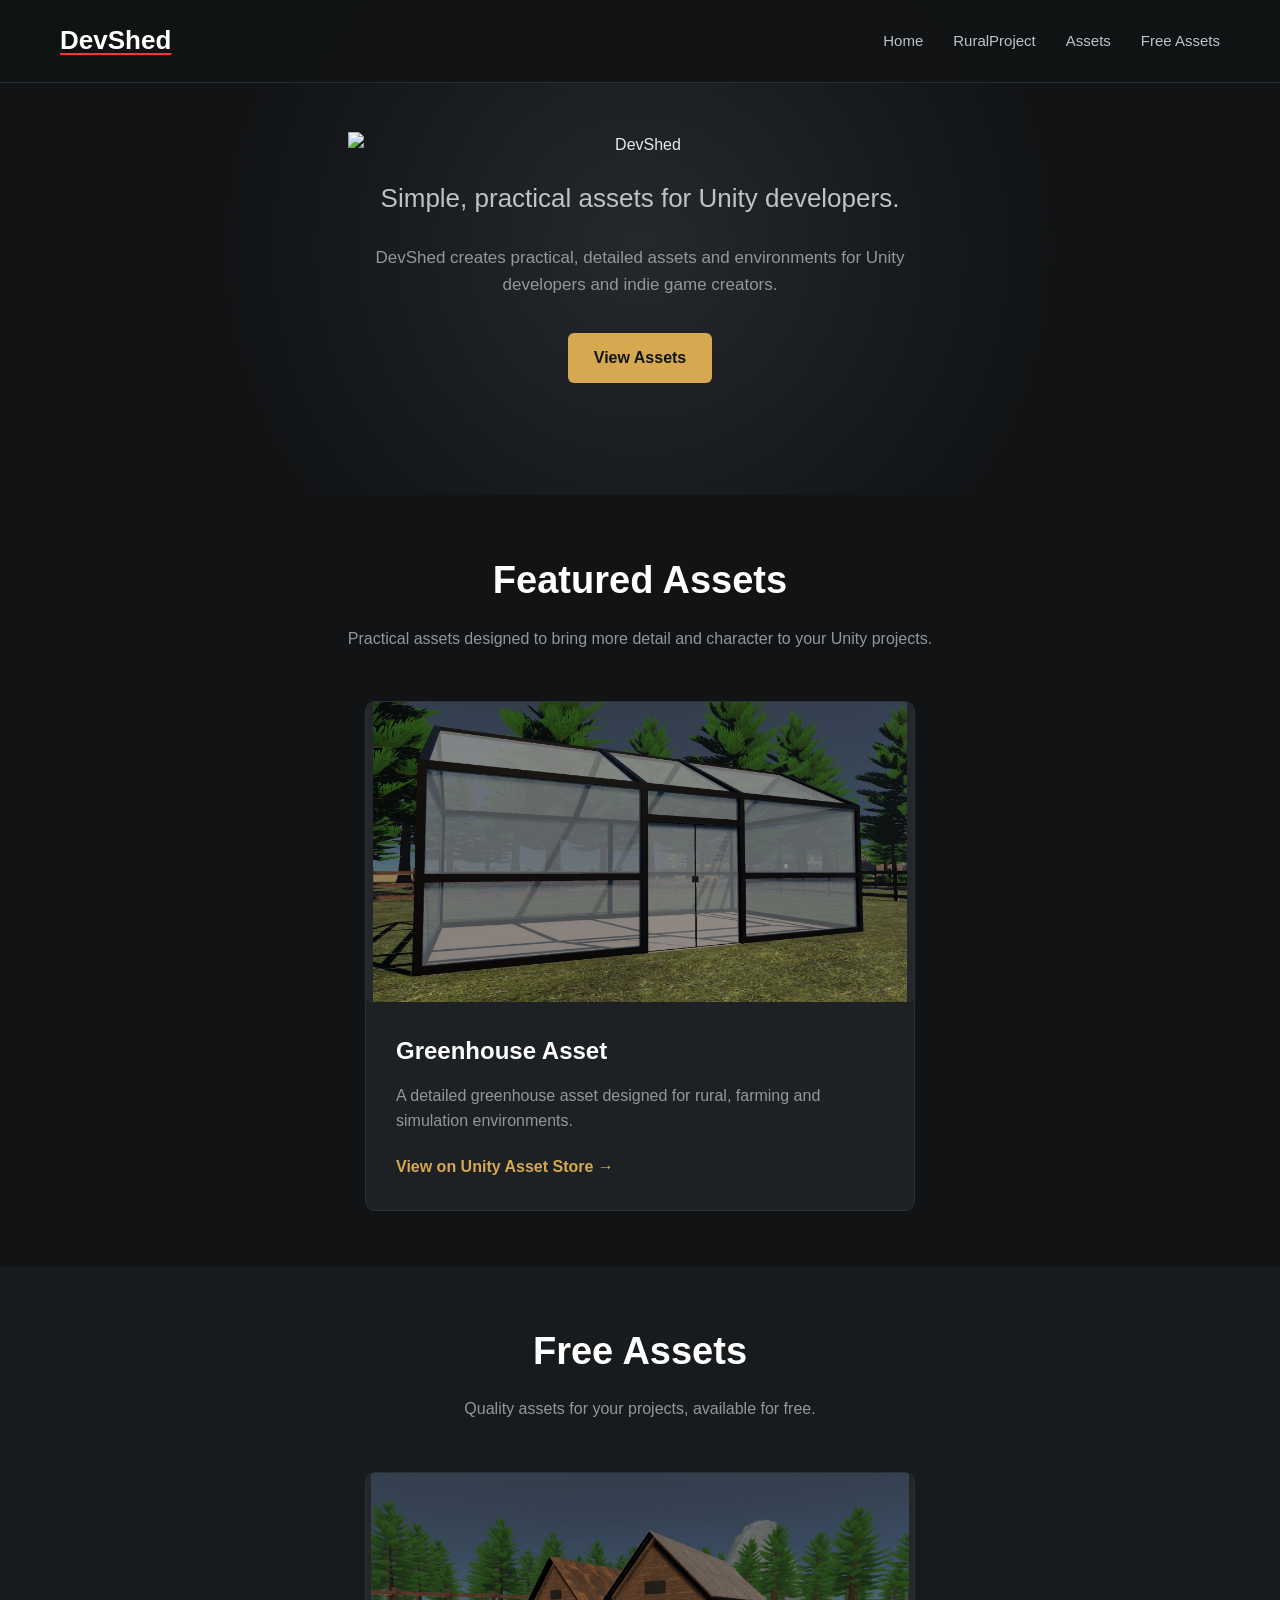
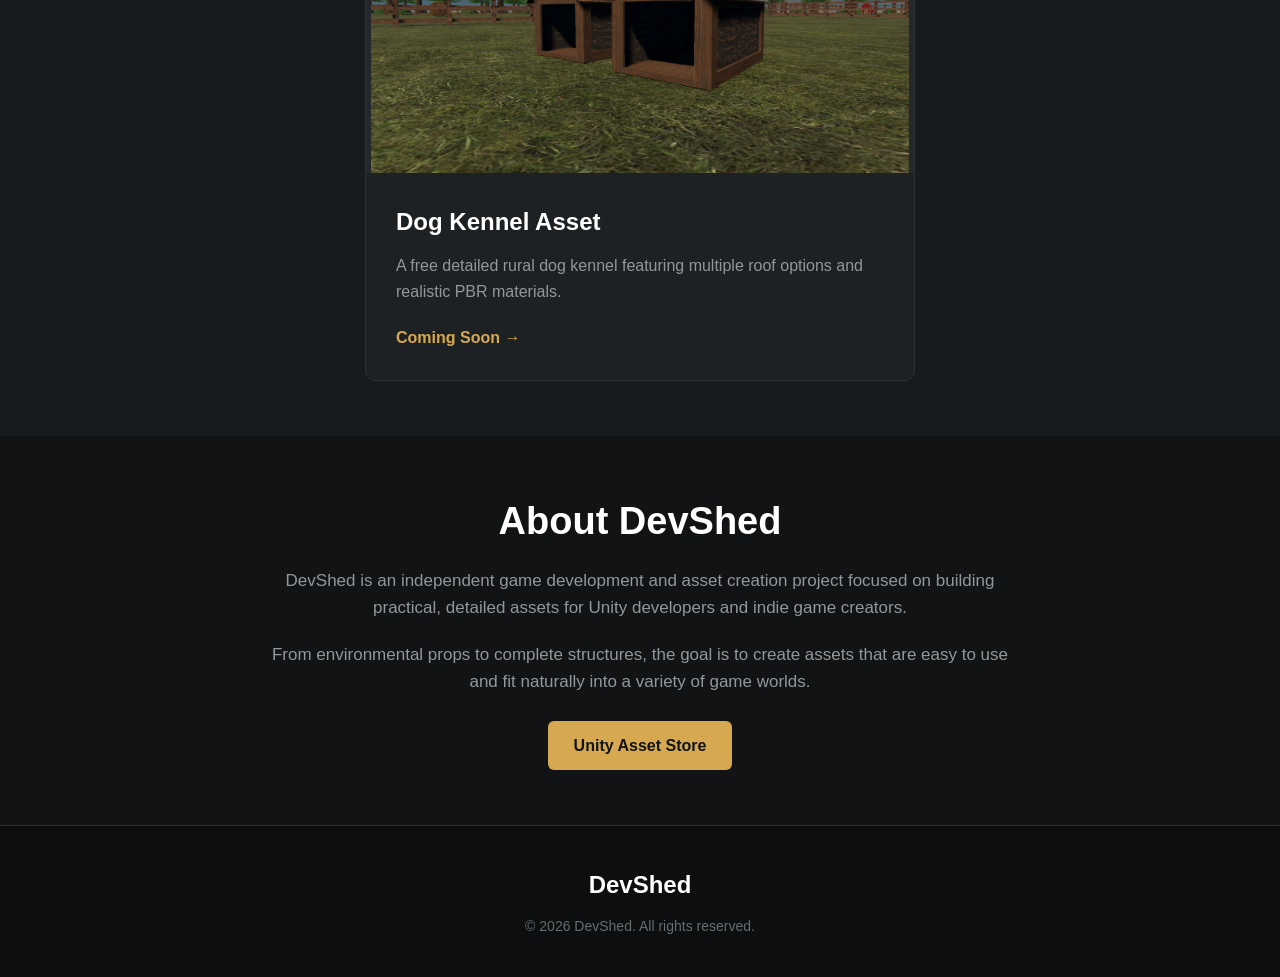
==== index.html @ 4225e109 "Add files via upload Picture Logo Added" ====
<!DOCTYPE html>
<html lang="en">
<head>
    <meta charset="UTF-8">
    <meta name="viewport" content="width=device-width, initial-scale=1.0">

    <title>DevShed | Unity Assets</title>

    <link rel="icon" type="image/jpeg" href="images/DevShed-icon.jpg">

    <link rel="stylesheet" href="style.css">
</head>

<body>

    <!-- Header -->
    <header>
        <a href="index.html" class="logo">DevShed</a>

        <nav>
            <a href="#home">Home</a>
			<a href="ruralproject.html">RuralProject</a>
            <a href="#assets">Assets</a>
            <a href="#free-assets">Free Assets</a
        </nav>
    </header>


    <!-- Hero Section -->
    <section id="home" class="hero">

        <div class="hero-content">

            <img
				src="images/DevShedLogoTransparent.png"
				alt="DevShed"
				class="hero-logo"
			>

            <h2>Simple, practical assets for Unity developers.</h2>

            <p>
                DevShed creates practical, detailed assets and environments
                for Unity developers and indie game creators.
            </p>

            <div class="hero-buttons">

                <a href="#assets" class="button">
                    View Assets
                </a>   

            </div>

        </div>

    </section>


    <!-- Featured Assets -->
    <section id="assets" class="section">

        <h2>Featured Assets</h2>

        <p class="section-intro">
            Practical assets designed to bring more detail and character
            to your Unity projects.
        </p>

        <div class="asset-grid">

            <!-- Greenhouse -->
            <div class="asset-card">

                <div class="asset-image">

                    <img
                        src="images/WebsiteScreenShotGreenhouse.jpg"
                        alt="DevShed Greenhouse Asset Pack"
                    >

                </div>

                <div class="asset-content">

                    <h3>Greenhouse Asset</h3>

                    <p>
                        A detailed greenhouse asset designed for rural,
                        farming and simulation environments.
                    </p>

                    <a
                        href="https://assetstore.unity.com/packages/3d/props/exterior/greenhouse-asset-pack-391340"
                        class="card-link"
                        target="_blank"
                        rel="noopener noreferrer"
                    >
                        View on Unity Asset Store →
                    </a>

                </div>

            </div>

        </div>

    </section>


    <!-- Free Assets -->
    <section id="free-assets" class="section section-alt">

        <h2>Free Assets</h2>

        <p class="section-intro">
            Quality assets for your projects, available for free.
        </p>

        <div class="asset-grid">

            <!-- Dog Kennel -->
            <div class="asset-card">

                <div class="asset-image">

                    <img
                        src="images/WebsiteScreenShotDogKennel.jpg"
                        alt="DevShed Dog Kennel"
                    >

                </div>

                <div class="asset-content">

                    <h3>Dog Kennel Asset</h3>

                    <p>
                        A free detailed rural dog kennel featuring multiple
                        roof options and realistic PBR materials.
                    </p>

                    <a href="#" class="card-link">
                        Coming Soon →
                    </a>

                </div>

            </div>

        </div>

    </section>


    <!-- About -->
    <section id="about" class="section">

        <h2>About DevShed</h2>

        <div class="about-content">

            <p>
                DevShed is an independent game development and asset creation
                project focused on building practical, detailed assets for
                Unity developers and indie game creators.
            </p>

            <p>
                From environmental props to complete structures, the goal is
                to create assets that are easy to use and fit naturally into
                a variety of game worlds.
            </p>

            <div class="links" style="margin-top: 25px;">
                <a
                    href="https://assetstore.unity.com/search#q=DevShed"
                    class="button"
                    target="_blank"
                    rel="noopener noreferrer"
                >
                    Unity Asset Store
                </a>
            </div>

        </div>

    </section>


    <!-- Footer -->
    <footer>

        <div class="footer-logo">
            DevShed
        </div>

        <p>
            © 2026 DevShed. All rights reserved.
        </p>

    </footer>

</body>
</html>
---- style.css ----
/* ==============================
   DevShed - Main Styles
   ============================== */

* {
    margin: 0;
    padding: 0;
    box-sizing: border-box;
}

html {
    scroll-behavior: smooth;
}

body {
    font-family: Arial, Helvetica, sans-serif;
    background-color: #111315;
    color: #e8e8e8;
    line-height: 1.6;
}


/* ==============================
   Header
   ============================== */

header {
    position: fixed;
    top: 0;
    left: 0;
    width: 100%;

    display: flex;
    justify-content: space-between;
    align-items: center;

    padding: 20px 60px;

    background-color: rgba(17, 19, 21, 0.95);

    border-bottom: 1px solid #292d30;

    z-index: 1000;
}

a.logo {
    font-size: 26px;
    font-weight: bold;
    color: #ffffff;

    text-decoration-line: underline;
    text-decoration-color: #FF3131;
    text-underline-offset: 4px;
}

a.logo:visited {
    color: #ffffff;
}

a.logo:hover {
    color: #ffffff;
    text-decoration-color: #1F51FF;
}

nav {
    display: flex;
    gap: 30px;
}

nav a {
    color: #bfc3c6;
    text-decoration: none;
    font-size: 15px;

    transition: color 0.3s ease;
}

nav a:hover {
    color: #ffffff;
}


/* ==============================
   Hero
   ============================== */

.hero {
    min-height: 55vh;

    display: flex;
    justify-content: center;
    align-items: center;

    text-align: center;

    padding: 100px 20px 80px;

    background:
        radial-gradient(
            circle at center,
            #24292d 0%,
            #111315 60%
        );
}

.hero-content {
    max-width: 800px;
}

.hero-logo {
    display: block;

    width: 650px;
    max-width: 90%;

    height: auto;

    margin: 0 auto 20px;
}

.hero h1 {
    font-size: 72px;
    margin-bottom: 15px;

    color: #ffffff;
}

.hero h2 {
    font-size: 26px;
    font-weight: normal;

    color: #bfc3c6;

    margin-bottom: 25px;
}

.hero p {
    max-width: 600px;
    margin: 0 auto 35px;

    color: #92979b;
    font-size: 17px;
}


/* ==============================
   Buttons
   ============================== */

.hero-buttons,
.links {
    display: flex;
    justify-content: center;
    gap: 15px;
    flex-wrap: wrap;
}

.button {
    display: inline-block;

    padding: 12px 26px;

    background-color: #d6a84f;

    color: #111315;

    text-decoration: none;

    border-radius: 6px;

    font-weight: bold;

    transition:
        background-color 0.3s ease,
        transform 0.3s ease;
}

.button:hover {
    background-color: #e5bd68;

    transform: translateY(-2px);
}

.button-outline {
    background-color: transparent;

    color: #d6a84f;

    border: 1px solid #d6a84f;
}

.button-outline:hover {
    background-color: #d6a84f;

    color: #111315;
}


/* ==============================
   Sections
   ============================== */

.section {
    min-height: 50vh;

    padding: 55px 55px;

    max-width: 1200px;

    margin: 0 auto;

    display: flex;
    flex-direction: column;
    justify-content: center;
}

.section-alt {
    max-width: none;

    background-color: #181b1e;
}

/* ==============================
   Smaller Information Sections
   ============================== */

#about,
#links {
    min-height: 35vh;
}

.section h2 {
    text-align: center;

    font-size: 38px;

    margin-bottom: 15px;

    color: #ffffff;
}

.section-intro {
    text-align: center;

    max-width: 650px;

    margin: 0 auto 50px;

    color: #92979b;
}


/* ==============================
   Asset Cards
   ============================== */

.asset-grid {
    display: grid;

    grid-template-columns: 1fr;

    gap: 30px;

    max-width: 550px;

    width: 100%;

    margin: 0 auto;
}

.asset-card {
    background-color: #1d2124;

    border: 1px solid #2b3034;

    border-radius: 10px;

    overflow: hidden;

    transition:
        transform 0.3s ease,
        border-color 0.3s ease;
}

.asset-card:hover {
    transform: translateY(-5px);

    border-color: #d6a84f;
}

.asset-image {
    height: 300px;

    background-color: #24282c;

    display: flex;
    align-items: center;
    justify-content: center;
}


/* ==============================
   Asset Images
   ============================== */

.asset-image img {
    width: 100%;
    height: 100%;
    object-fit: contain;
    display: block;
}

.image-placeholder {
    color: #666c70;

    font-size: 16px;
}

.asset-content {
    padding: 30px;
}

.asset-content h3 {
    font-size: 24px;

    margin-bottom: 12px;

    color: #ffffff;
}

.asset-content p {
    color: #92979b;

    margin-bottom: 20px;
}

.card-link {
    color: #d6a84f;

    text-decoration: none;

    font-weight: bold;
}

.card-link:hover {
    color: #e5bd68;
}


/* ==============================
   Free Assets
   ============================== */

.coming-soon {
    max-width: 700px;

    margin: 0 auto;

    padding: 50px;

    text-align: center;

    background-color: #1d2124;

    border: 1px solid #2b3034;

    border-radius: 10px;
}

.coming-soon h3 {
    font-size: 24px;

    margin-bottom: 10px;

    color: #ffffff;
}

.coming-soon p {
    color: #92979b;
}


/* ==============================
   About
   ============================== */

.about-content {
    max-width: 750px;

    margin: 0 auto;

    text-align: center;
}

.about-content p {
    margin-bottom: 20px;

    color: #92979b;

    font-size: 17px;
}


/* ==============================
   RuralProject Screenshots
   ============================== */

.rural-screenshot {
    width: 100%;
    height: auto;
    aspect-ratio: 16 / 9;
    overflow: hidden;
    background-color: #24282c;
}

.rural-screenshot img {
    width: 100%;
    height: 100%;
    object-fit: cover;
    display: block;
}


/* ==============================
   Footer
   ============================== */

footer {
    padding: 40px 20px;

    text-align: center;

    background-color: #0c0e0f;

    border-top: 1px solid #292d30;
}

.footer-logo {
    font-size: 24px;

    font-weight: bold;

    color: #ffffff;

    margin-bottom: 10px;
}

footer p {
    color: #666c70;

    font-size: 14px;
}


/* ==============================
   Mobile
   ============================== */

@media (max-width: 768px) {

    header {
        padding: 15px 20px;

        flex-direction: column;

        gap: 15px;
    }

    .logo {
        margin-top: 15px;
    }

    .hero {
        padding-top: 140px;
    }

    nav {
        gap: 15px;

        flex-wrap: wrap;

        justify-content: center;
    }

    .hero-logo {
        width: 100%;
        max-width: 520px;
    }

    .hero h1 {
        font-size: 52px;
    }

    .hero h2 {
        font-size: 21px;
    }

    .section {
        min-height: auto;

        padding: 80px 20px;
    }

    #about,
    #links {
        min-height: auto;
    }

    .asset-grid {
        grid-template-columns: 1fr;

        max-width: 550px;
    }
}
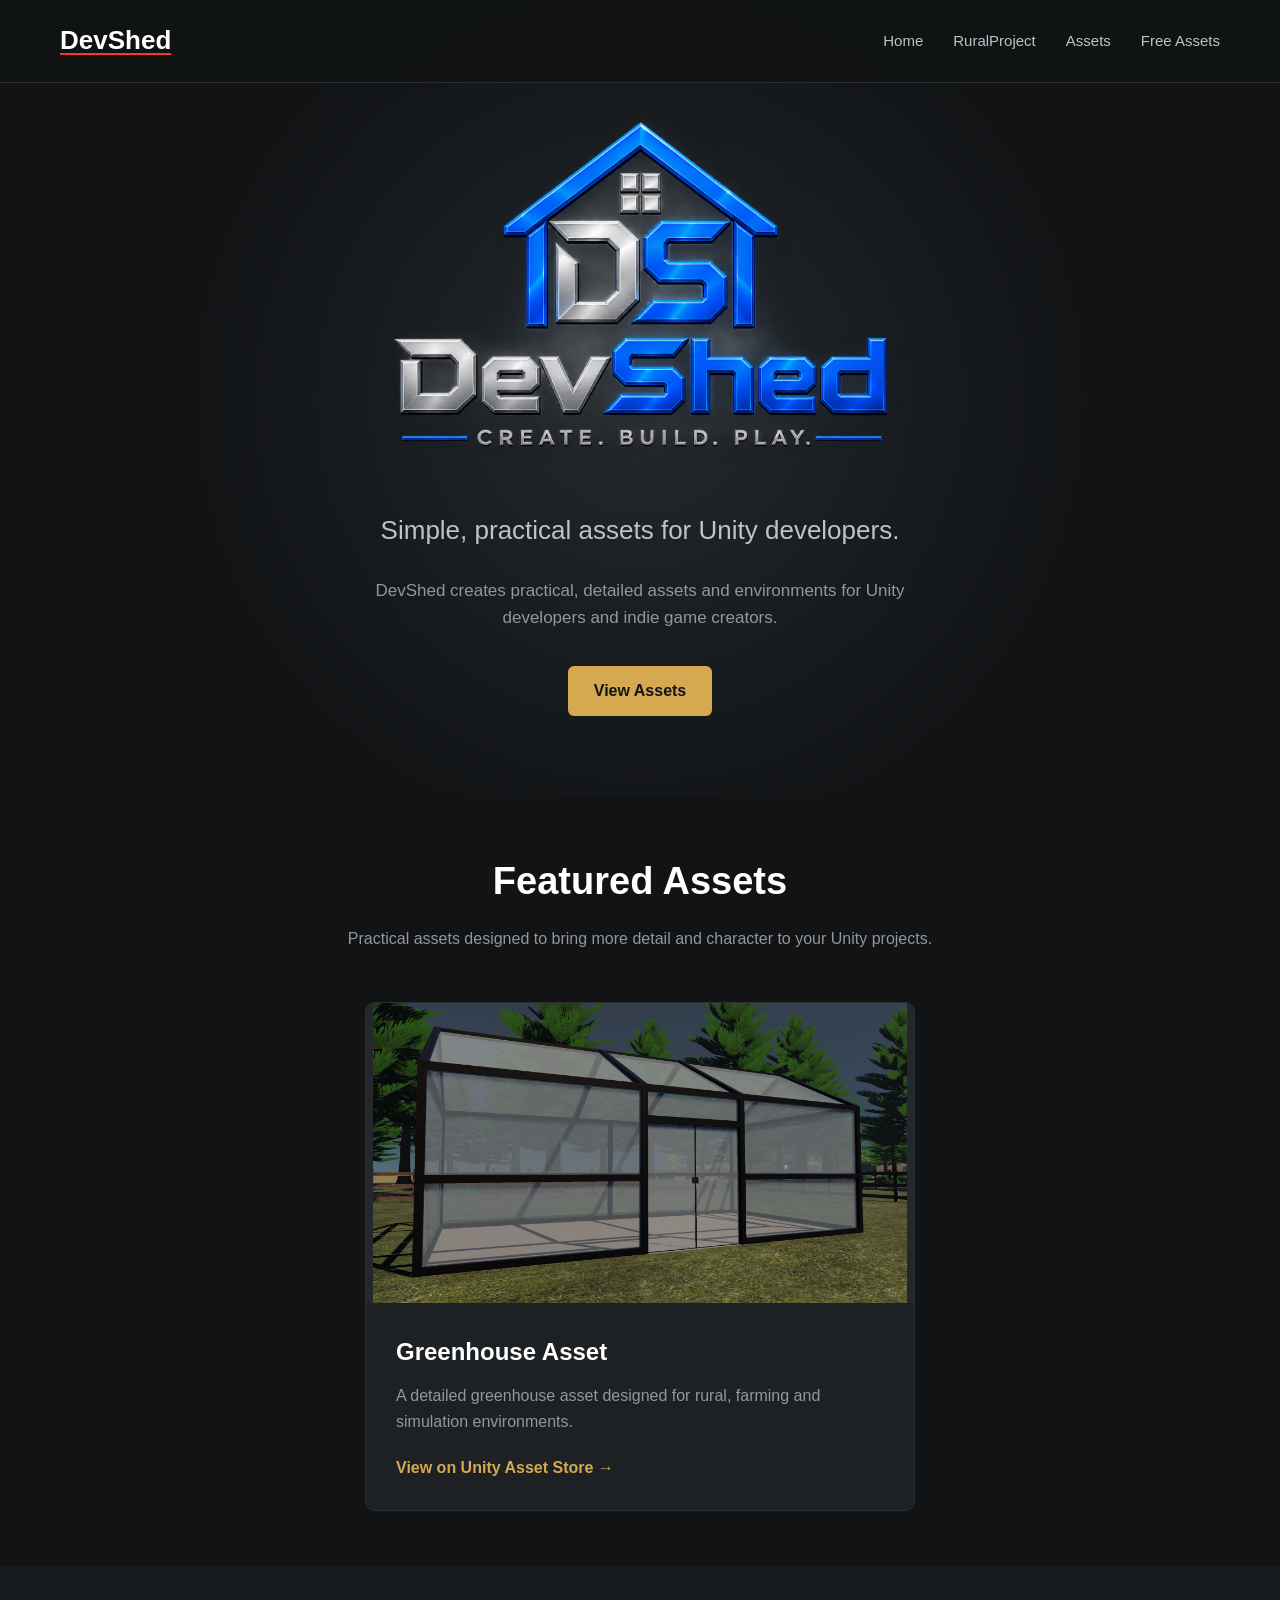
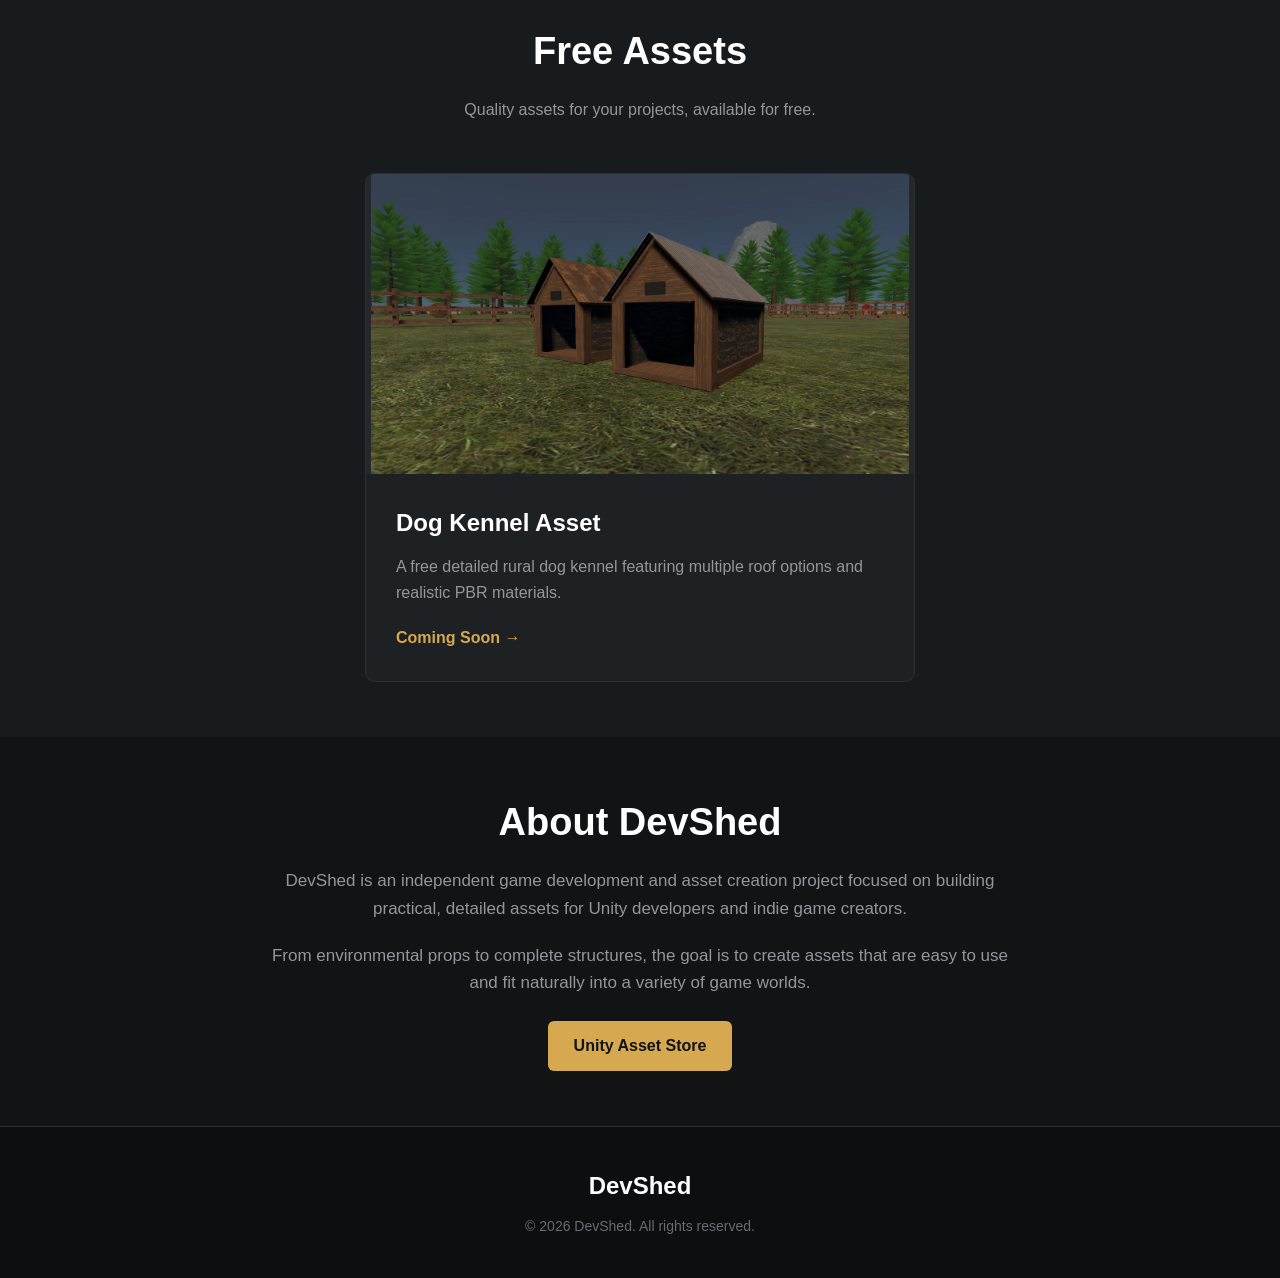
==== commit 321c66ee: "Update index.html" ====
--- a/index.html
+++ b/index.html
@@ -4,7 +4,7 @@
     <meta charset="UTF-8">
     <meta name="viewport" content="width=device-width, initial-scale=1.0">
 
-    <title>DevShed | Unity Assets</title>
+    <title>DevShed</title>
 
     <link rel="icon" type="image/jpeg" href="images/DevShed-icon.jpg">
 
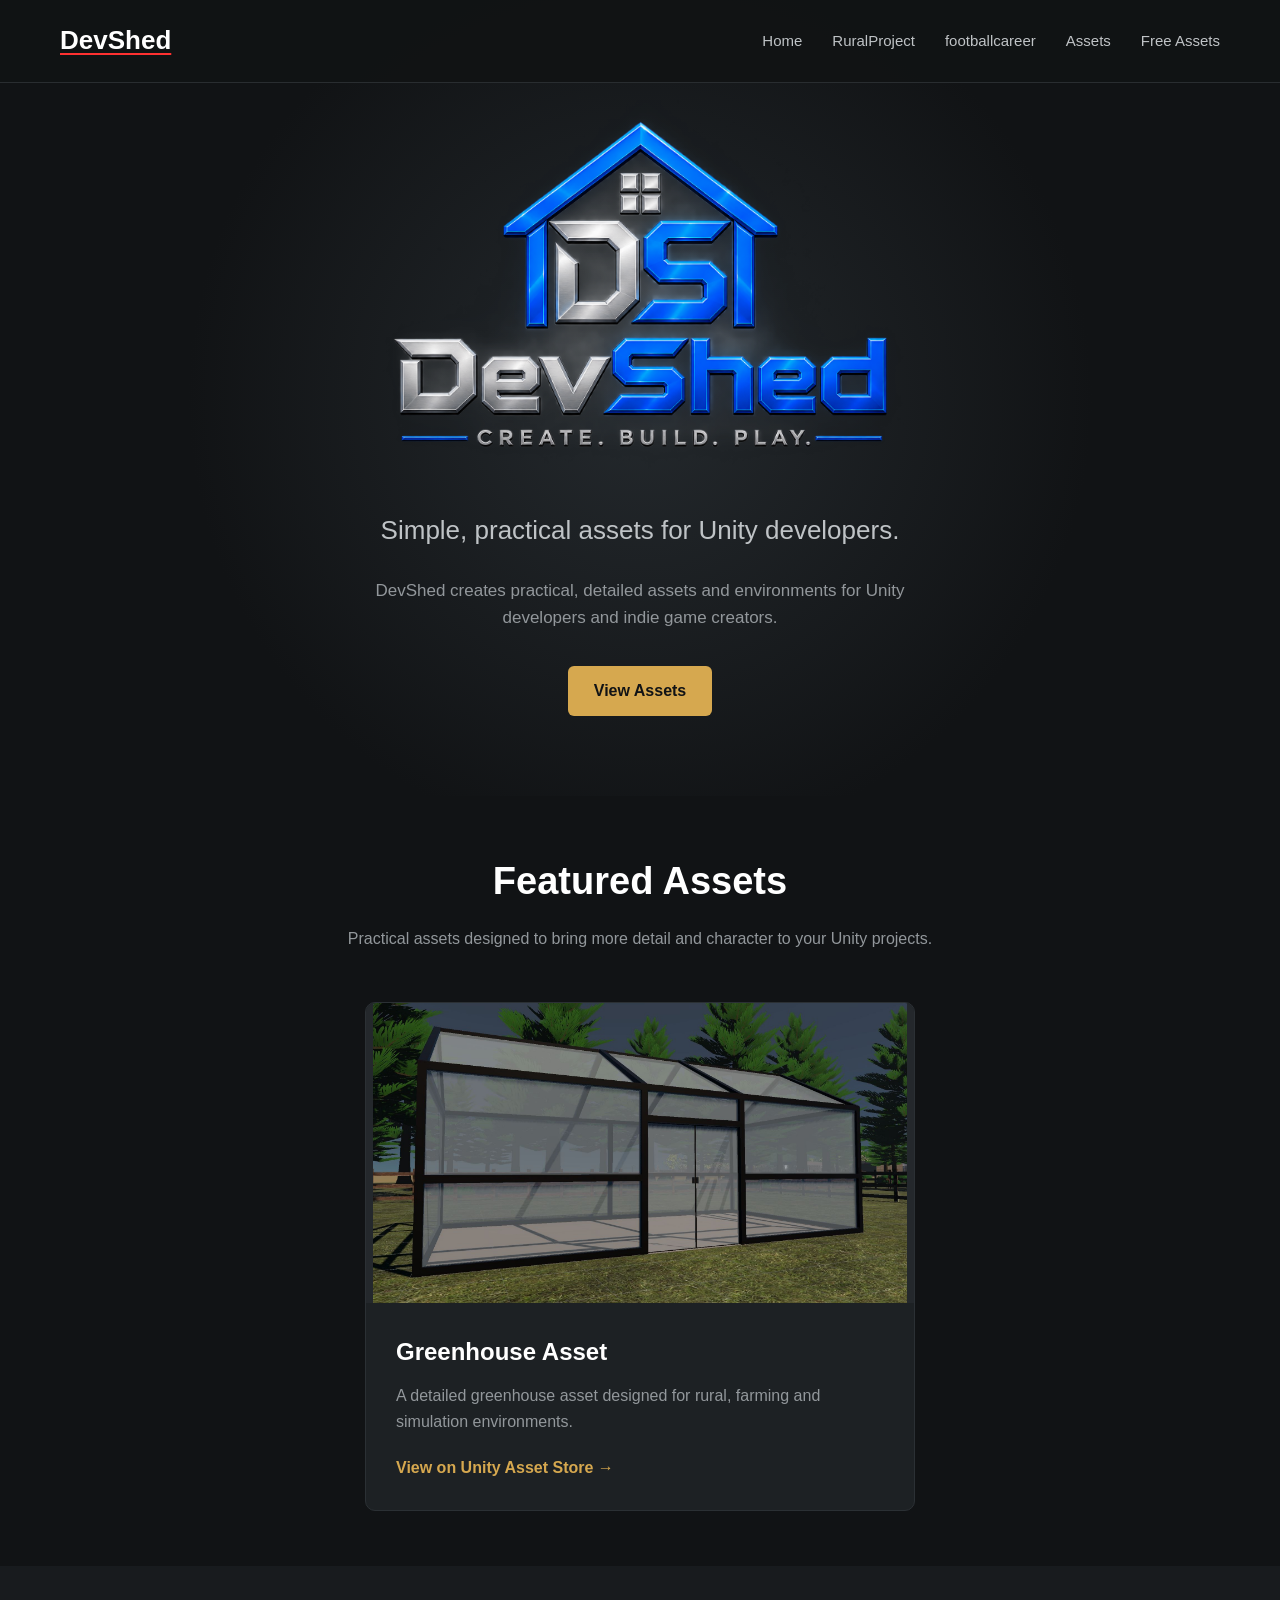
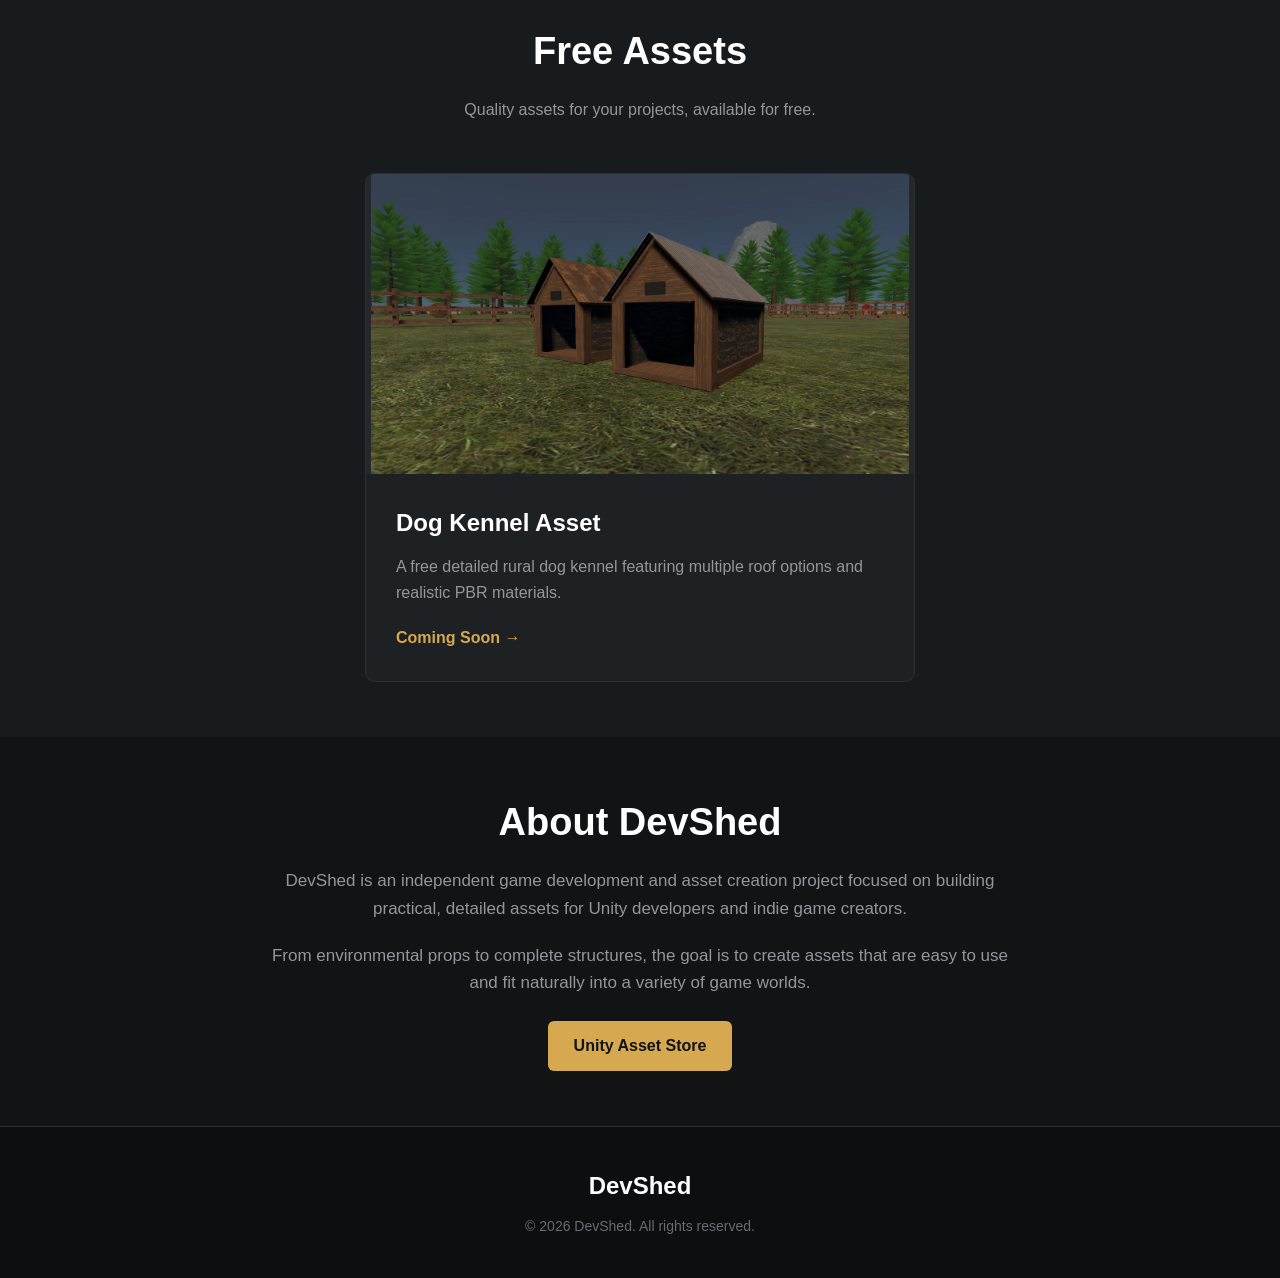
==== commit 48bbee17: "Update index.html" ====
--- a/index.html
+++ b/index.html
@@ -6,7 +6,7 @@
 
     <title>DevShed</title>
 
-    <link rel="icon" type="image/jpeg" href="images/DevShed-icon.jpg">
+    <link rel="icon" href="/images/favicon.ico" type="image/x-icon">
 
     <link rel="stylesheet" href="style.css">
 </head>
@@ -20,7 +20,8 @@
         <nav>
             <a href="#home">Home</a>
 			<a href="ruralproject.html">RuralProject</a>
-            <a href="#assets">Assets</a>
+			<a href="ruralproject.html">footballcareer</a>
+       		<a href="#assets">Assets</a>
             <a href="#free-assets">Free Assets</a
         </nav>
     </header>
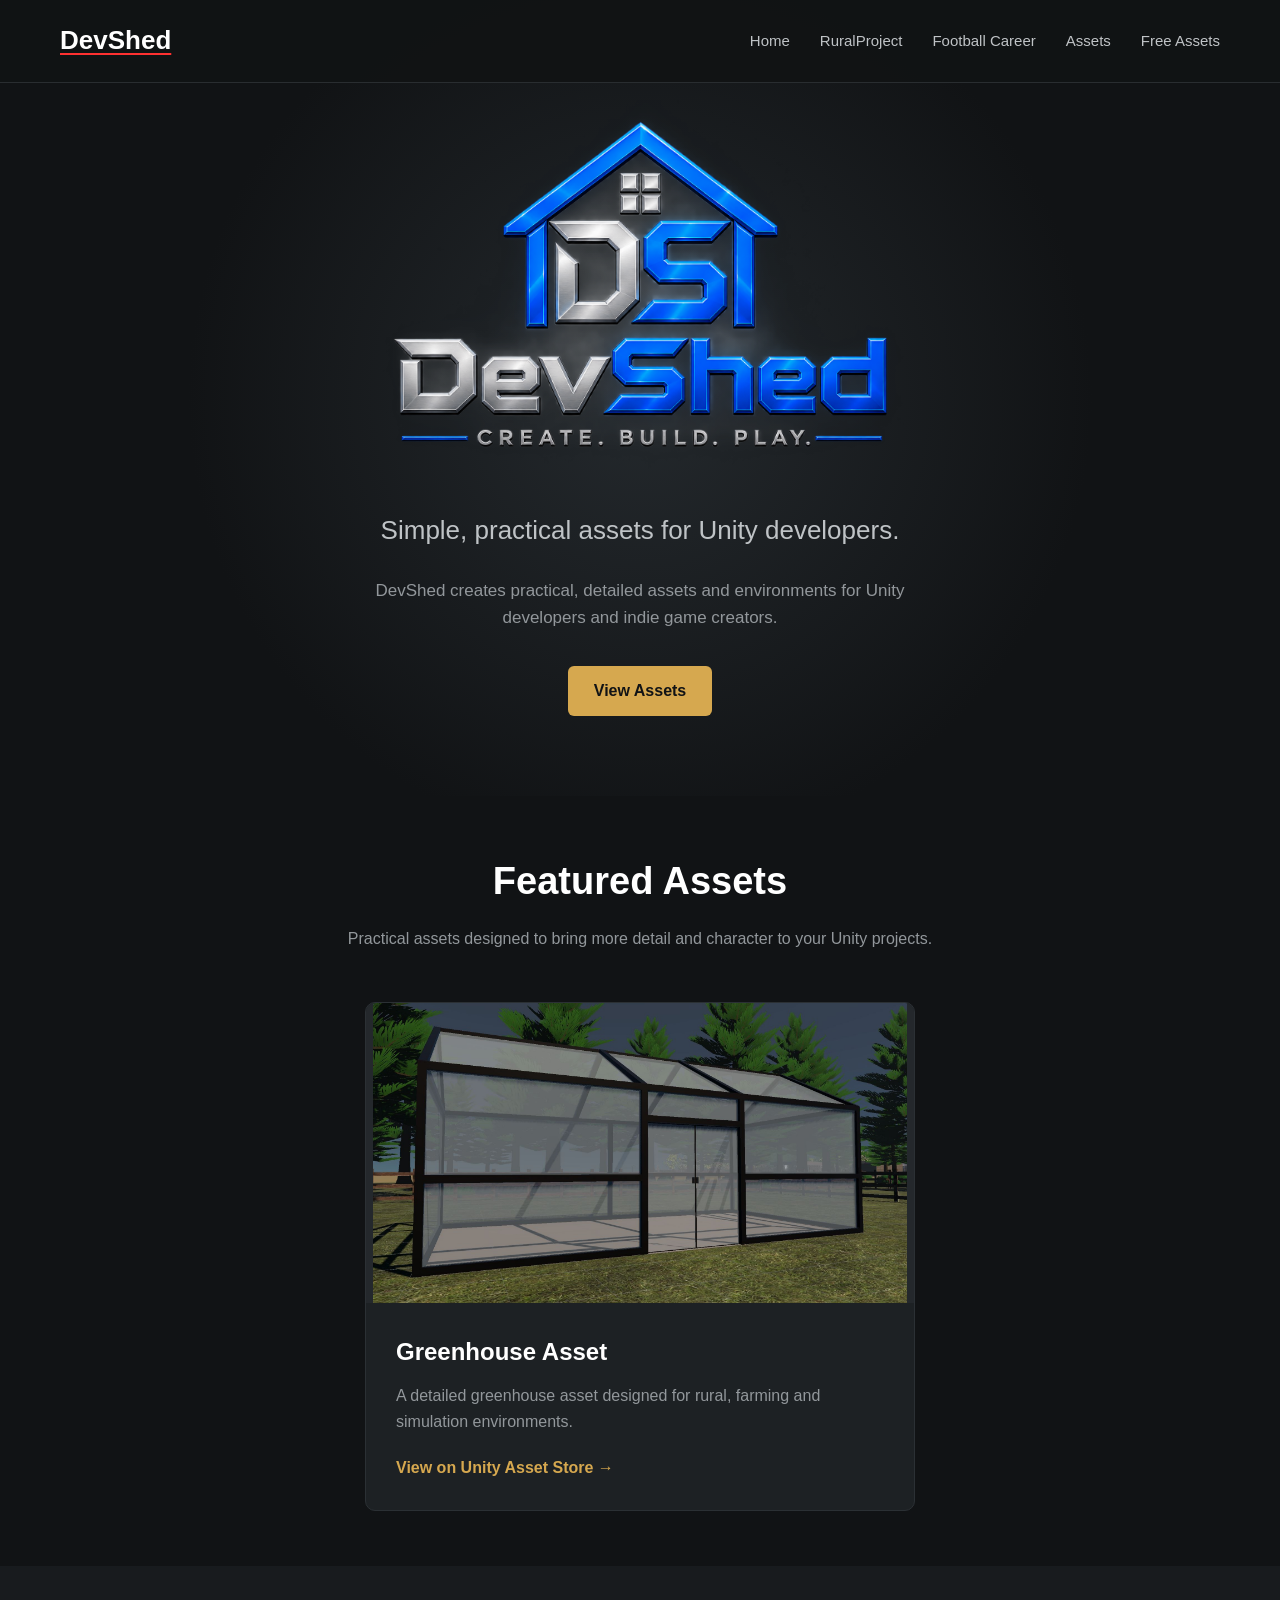
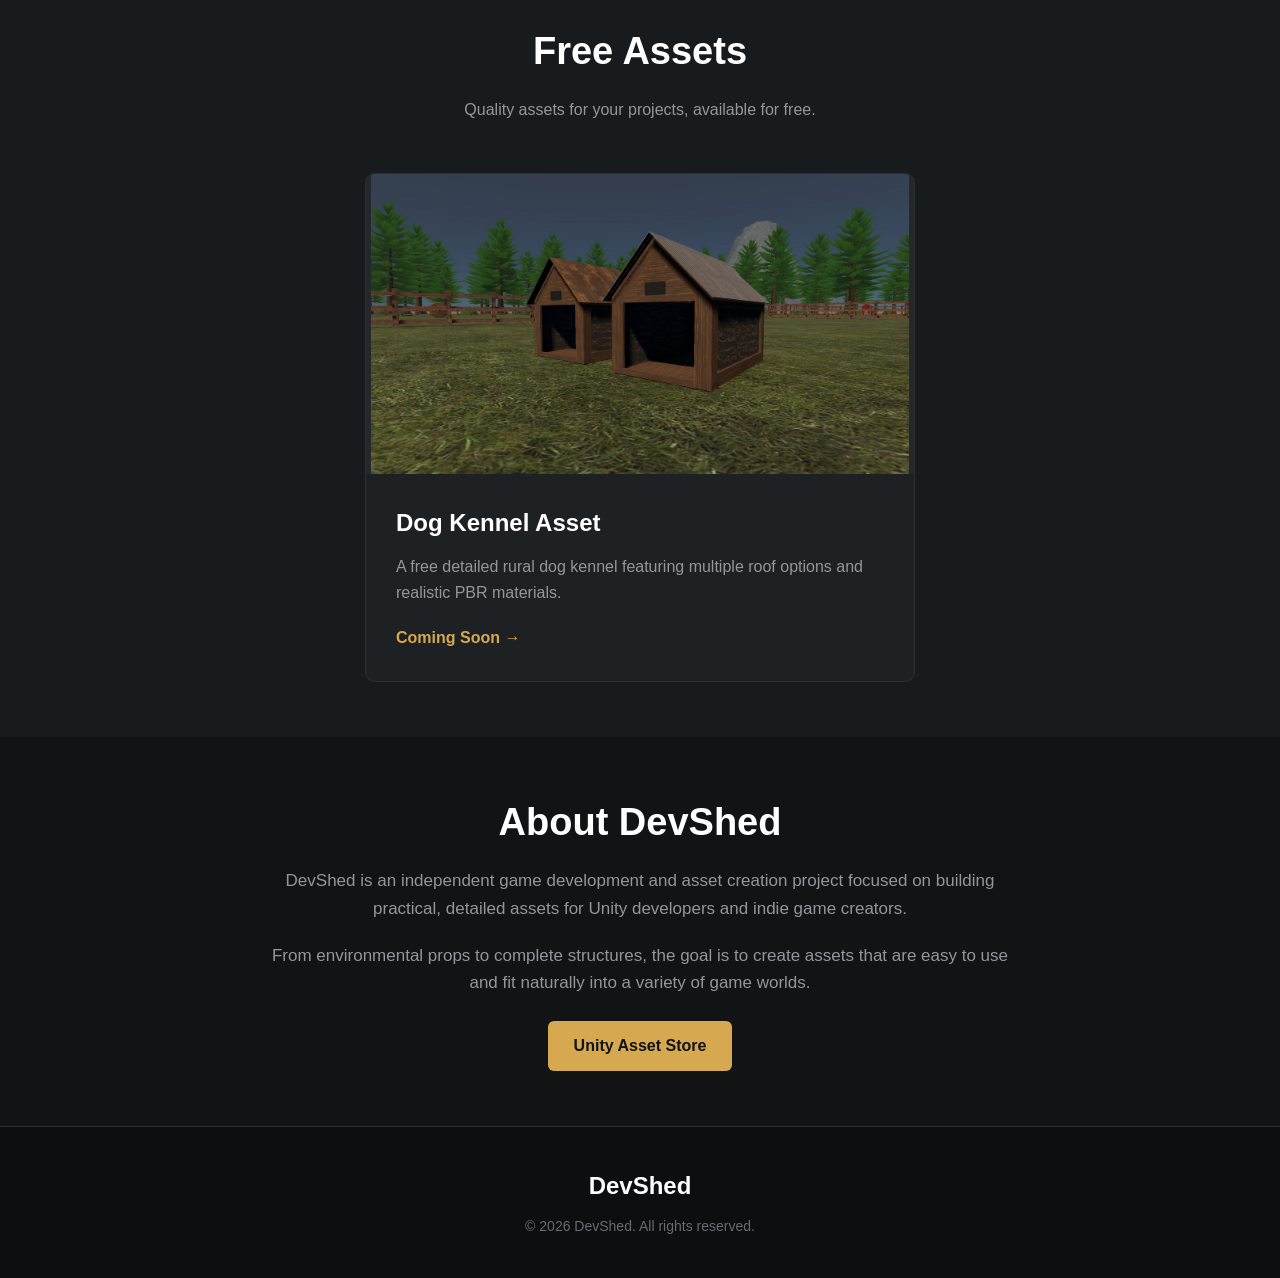
==== commit 4bbc1031: "Add files via upload" ====
--- a/index.html
+++ b/index.html
@@ -6,7 +6,7 @@
 
     <title>DevShed</title>
 
-    <link rel="icon" href="/images/favicon.ico" type="image/x-icon">
+    <link rel="icon" type="image/jpeg" href="images/DevShed-icon.jpg">
 
     <link rel="stylesheet" href="style.css">
 </head>
@@ -19,10 +19,10 @@
 
         <nav>
             <a href="#home">Home</a>
-			<a href="ruralproject.html">RuralProject</a>
-			<a href="ruralproject.html">footballcareer</a>
-       		<a href="#assets">Assets</a>
-            <a href="#free-assets">Free Assets</a
+            <a href="ruralproject.html">RuralProject</a>
+            <a href="footballcareer.html">Football Career</a>
+            <a href="#assets">Assets</a>
+            <a href="#free-assets">Free Assets</a>
         </nav>
     </header>
 
